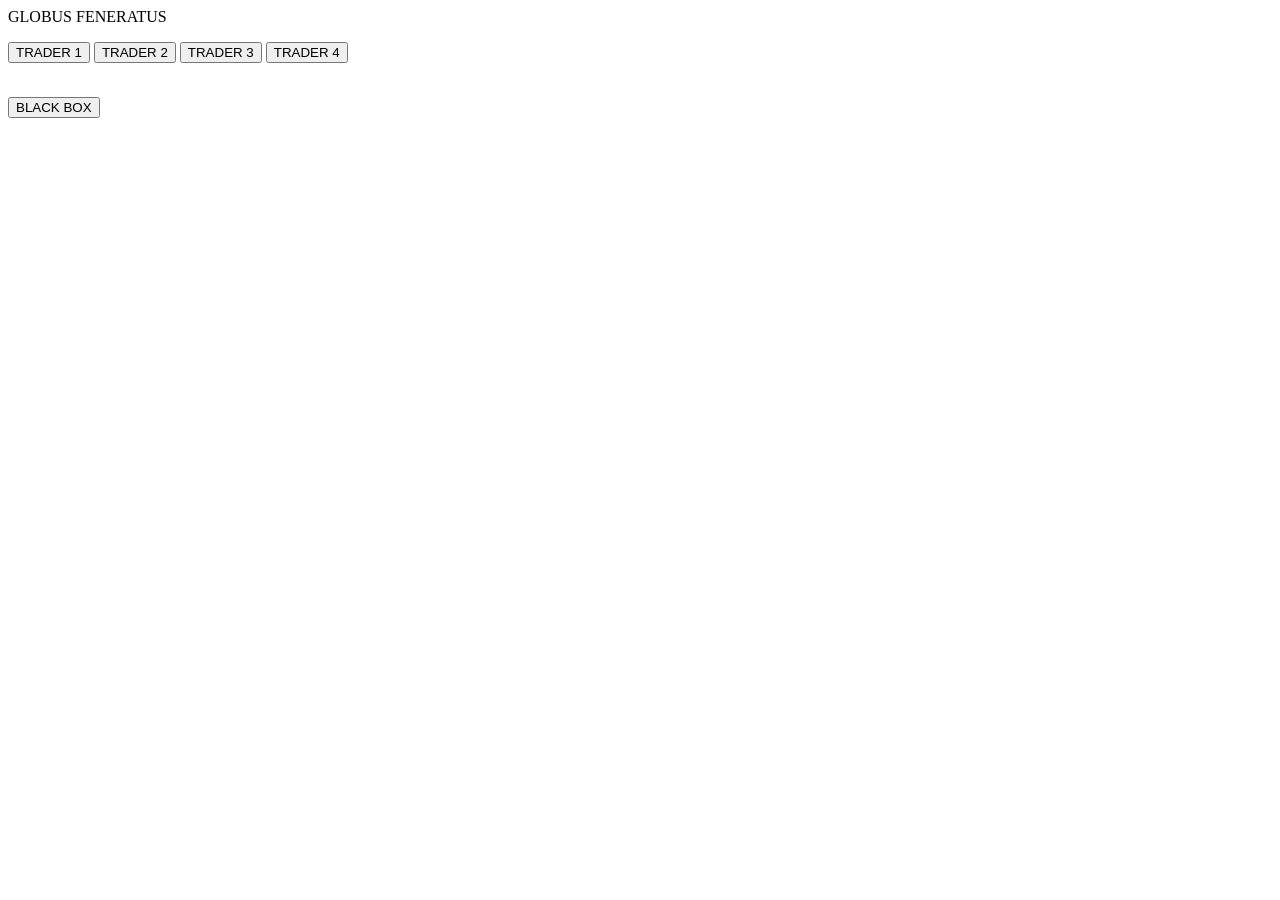
==== index.html @ dd6fde7e "Testing stock trading app" ====
<html>
<head>
<title>Globus Feneratus</title>
<link rel="icon" type="image/ico" href="img/FinClubIMI.png" />
<link href="https://fonts.googleapis.com/css?family=Montserrat:400,900|Open+Sans" rel="stylesheet">
<link rel="stylesheet" href="css/styles.css">
 </script>
</head>
<body>
<p class="big-title">GLOBUS FENERATUS</p>
<div id="container">
  <p>
      <a href="views/traderportal1.html"><button>TRADER 1</button></a>
      <a href="views/traderportal2.html"><button>TRADER 2</button></a>
      <a href="views/traderportal3.html"><button>TRADER 3</button></a>
      <a href="views/traderportal4.html"><button>TRADER 4</button></a>
  </p>&nbsp;
  <div><a href="views/blackbox.html"><button>BLACK BOX</button></a></div>
</div>
</body>
</html>
<!-- <button onclick="setTimeout('', 1000)">BLACK BOX</button> -->
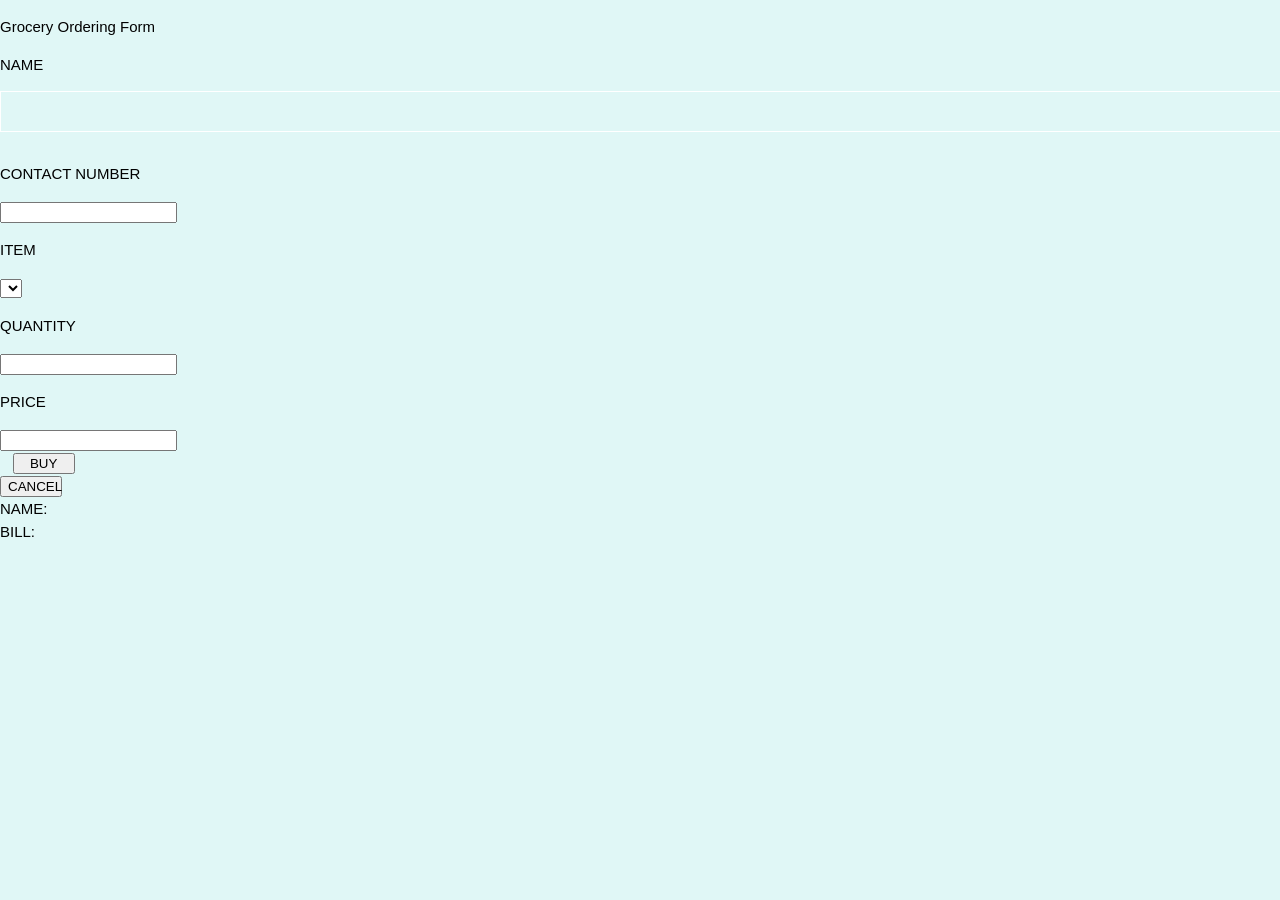
==== commit cf378c78: "Adding Grocery page" ====
--- a/index.html
+++ b/index.html
@@ -1,22 +1,174 @@
+<!DOCTYPE html>
 <html>
-<head>
-<title>Globus Feneratus</title>
-<link rel="icon" type="image/ico" href="img/FinClubIMI.png" />
-<link href="https://fonts.googleapis.com/css?family=Montserrat:400,900|Open+Sans" rel="stylesheet">
-<link rel="stylesheet" href="css/styles.css">
- </script>
-</head>
-<body>
-<p class="big-title">GLOBUS FENERATUS</p>
-<div id="container">
-  <p>
-      <a href="views/traderportal1.html"><button>TRADER 1</button></a>
-      <a href="views/traderportal2.html"><button>TRADER 2</button></a>
-      <a href="views/traderportal3.html"><button>TRADER 3</button></a>
-      <a href="views/traderportal4.html"><button>TRADER 4</button></a>
-  </p>&nbsp;
-  <div><a href="views/blackbox.html"><button>BLACK BOX</button></a></div>
-</div>
-</body>
-</html>
-<!-- <button onclick="setTimeout('', 1000)">BLACK BOX</button> -->
+  <head>
+    <title>Form2Sheet</title>
+	
+	<link href="https://fonts.googleapis.com/css?family=Montserrat:400,900|Open+Sans" rel="stylesheet">
+	<link rel="stylesheet" type="text/css" href="css/main.css">
+     <!--
+    <style>	
+      html, body {
+      min-height: 100%;
+      }
+      body, div, input, select, p { 
+      padding: 0;
+      outline: none;
+      font-family: Roboto, Arial, sans-serif;
+      
+      color: #222;
+      line-height: 22px;
+      }
+      h1 {
+      position: absolute;
+      margin: 0;
+      font-size: 36px;
+      color: #fff;
+      z-index: 2;
+      }
+      span.required {
+      color: red;
+      }
+      .testbox {
+      display: flex;
+      justify-content: center;
+      align-items: center;
+      height: inherit;
+      padding: 20px;
+      }
+      form {
+      width: 100%;
+      padding: 20px;
+      border-radius: 6px;
+      background: #fff;
+      box-shadow: 0 0 30px 0 #095484; 
+      }
+      .banner {
+      position: relative;
+      height: 180px;
+      background-image: url("/uploads/media/default/0001/01/9e07ce3a601795a5ac09a66a0c1fc8978e0ee51a.jpeg");  
+      background-size: cover;
+      display: flex;
+      justify-content: center;
+      align-items: center;
+      text-align: center;
+      }
+      .banner::after {
+      content: "";
+      background-color: rgba(0, 0, 0, 0.4); 
+      position: absolute;
+      width: 100%;
+      height: 100%;
+      }
+      p.top-info {
+      margin: 10px 0;
+      }
+      input, select {
+      margin-bottom: 10px;
+      border: 1px solid #ccc;
+      border-radius: 4px;
+      }
+      input {
+      width: calc(100% - 30px);
+      padding: 5px;
+      }
+      select {
+      width: 100%;
+      padding: 7px 0;
+      background: transparent;
+      }
+      .item:hover p, .question:hover p, .question label:hover, input:hover::placeholder {
+      color: #095484;
+      }
+      .item input:hover, .item select:hover {
+      border: 1px solid transparent;
+      box-shadow: 0 0 5px 0 #095484;
+      color: #095484;
+      }
+      .item {
+      position: relative;
+      margin: 10px 0;
+      }
+      .question input {
+      width: auto;
+      margin: 0;
+      border-radius: 50%;
+      }
+      .question input, .question span {
+      vertical-align: middle;
+      }
+      button {
+      width: 150px;
+      padding: 10px;
+      border: none;
+      border-radius: 5px; 
+      background: #095484;
+      font-size: 16px;
+      color: #fff;
+      cursor: pointer;
+      }
+      button:hover {
+      background: #0666a3;
+      }
+      @media (min-width: 568px) {
+      .name-item, .city-item {
+      display: flex;
+      flex-wrap: wrap;
+      justify-content: space-between;
+      }
+      .name-item input, .city-item input {
+      width: calc(50% - 20px);
+      }
+      .city-item select {
+      width: calc(50% - 8px);
+      }
+      }
+    </style>
+		-->
+		<script src="https://ajax.googleapis.com/ajax/libs/jquery/3.3.1/jquery.min.js"></script>
+		<script type="text/javascript" src="js/formtransfer.js"></script>
+	<!--======================Google Sheets API call===========================-->
+	<script async defer src="https://apis.google.com/js/api.js"
+      onload="this.onload=function(){};handleClientLoad()"
+      onreadystatechange="if (this.readyState === 'complete') this.onload()">
+	</script>
+	<!--=======================================================================-->
+  </head>
+  <body onload="handleSignInClick()">
+    <p class="big-title">Grocery Ordering Form</p>
+	<div id="container">
+		<p class="less-margin">NAME</p>
+		<div><input type="text" id="user_name"></div>
+		<p class="less-margin">CONTACT NUMBER</p>
+		<div><input type="number" pattern='[0-9]{10}' id="cno"></div>
+		<p class="less-margin">ITEM</p>
+		
+		<div>
+			<select id="grocery" onclick="updateMarketPrice();">
+			</select>
+		</div>
+		
+		<p class="less-margin">QUANTITY</p>
+		<div><input type="number" pattern='[0-9]{10}' id="quantity"></div>
+		<p class="less-margin">PRICE</p>
+		<div><input type="number" pattern='[0-9]{10}' id="price"></div>
+		
+		<div style="display: table;">
+			<div style="display: table-row">
+			&nbsp;&nbsp;
+			<button style="display: table-cell;width: 45%;" id="buy" onClick="order_action(this.id)">BUY</button>
+			&nbsp; 
+			<button style="display: table-cell;width: 45%;" id="cancel" onClick="order_action(this.id)">CANCEL</button>
+			</div>
+		</div>
+	</div>
+	<div id="order-popup">
+		<div>NAME:<span id='pop_name'></span></div>
+		<div>BILL:<span id='pop_bill'></span></div>
+		<p id="order_book"></p>
+	</div>
+	<div id="notif">
+		<!-- Order status shown here-->
+	</div>
+	
+  </body>
+</html>
--- a/css/main.css
+++ b/css/main.css
@@ -0,0 +1,799 @@
+/*
+Theme Name: Developer
+Theme URI: http://themewagon.com/demo/Developer/
+Author: ThemeWagon
+Author URI: http://themewagon.com/
+Description: Slick One page HTML 5 template powered by Bootstrap 3.
+Version: 1.14.11
+License: GNU General Public License v3
+License URI: http://www.gnu.org/licenses/gpl-3.0.txt
+Tags: blue, white, one page, parallax, responsive-layout, full-width-template
+Text Domain: developer
+*/
+
+/**
+* Table of Contents:
+*
+* 01.0 - Global
+* 02.0 - Header
+* 03.0 - Navigation
+* 04.0 - Blur styles
+* 05.0 - Home
+* 06.0 - Latest Works
+* 	 06.1 - isotope (http://isotope.metafizzy.co/)
+*	 06.2 - Image Hover Effect
+* 07.0 - More About Me
+* 	 07.1 - Animated Number
+* 08.0 - Testimonials
+* 	 08.1 - Owl Carousel (http://owlgraphic.com/owlcarousel/)
+* 09.0 - Contact
+*	 09.1 - Social Icon
+* 10.0 - Footer
+* 11.0 - Responsive styles
+* -----------------------------------------------------------------------------
+*/
+
+
+/* ///////////////////////////////////////////////////////////////////// 
+//  01 - Global 
+/////////////////////////////////////////////////////////////////////*/
+@font-face {
+	font-family: 'Pacifico';
+	font-style: normal;
+	font-weight: 400;
+	src: local('Pacifico Regular'), local('Pacifico-Regular'), url("../fonts/pacifico.woff") format('woff');
+}
+
+html, body {
+	margin: 0; 
+	padding: 0;
+}
+
+::selection {
+	background-color: #35405f;
+	color: #fff;
+}
+
+*, *:active, *:focus, *:hover {
+	outline: none;
+}
+
+h1, h2, h3, h4, h5,h6 {
+	margin-top: 0;
+}
+
+
+body {
+	font: 15px/23px "Lucida Sans","Liberation Sans","Lucida Sans Unicode","Lucida Grande",Verdana,Arial,Helvetica,sans-serif;
+	background-color: rgb(224, 247, 246);
+
+}
+
+.btn {
+	transition: 0.4s background linear;
+}
+
+.btn:focus
+{
+	color: #fff;
+}
+
+.block-heading {
+	margin-bottom: 60px;
+}
+
+.block-heading p {
+    font-size: 18px;
+}
+
+/*////////////////////////////////////////////////////////////////////////
+//  02 - Header
+///////////////////////////////////////////////////////////////////////*/
+
+#header {
+	background: url(../img/bg/header-bg.jpg) no-repeat center top fixed;
+	background-size: cover;
+}
+
+#site-header {
+	position: fixed;
+	width: 100%;
+	/* background-color: #35405f; */
+	background-color: rgba(18, 69, 86, 0.94);
+	/* background-color: rgba(32, 178, 170, 0.86); */
+	padding: 0 30px;
+	z-index: 100;
+}
+
+#site-header h1 {
+	margin: 0;
+	font-family: 'Oswald', sans-serif;
+	margin-top: 11px;
+	font-size: 26px;
+	font-weight: 300;
+	letter-spacing: 2px;
+}
+
+#site-header h1 a:focus {
+    text-decoration: none;
+}
+
+#site-header h1 a {
+	color: #fff;
+}
+
+#site-header h1 a:hover {
+	text-decoration: none;
+}
+
+/*////////////////////////////////////////////////////////////////////////
+//  03 - Navigation
+///////////////////////////////////////////////////////////////////////*/
+
+.navbar {
+	border-radius: 0;
+	margin: 0;
+	border: none;
+}
+
+.navbar-toggle {
+	padding: 0;
+	border: 0;
+	color: #fff;
+	margin-top: 13px;
+}
+
+.site-nav ul li a {
+	color: #fff;
+	font-size: 15px;
+	font-family: 'Open Sans', sans-serif;
+	position: relative;
+	transition: 0.5s background linear;
+}
+
+/* .site-nav ul li a:hover {
+	background: rgba(255, 255, 255, 0.11);
+} */
+
+.site-nav ul li a:hover, .site-nav ul li a:focus
+{
+	background-color: rgba(0, 255, 255, 0.58);
+}
+
+/*////////////////////////////////////////////////////////////////////////
+//  04 - Blur styles
+///////////////////////////////////////////////////////////////////////*/
+
+#overlay-1 {
+	/* background-color: rgba(32, 30, 30, 0.52); */
+	background-color: rgba(33, 32, 42, 0.44);
+	/* background-color: rgba(17, 55, 46, 0.75); */
+	position: relative;
+}
+
+.overlay-2 {
+	padding: 60px 0;
+	background-color: rgba(50, 81, 121, 0.6);
+}
+
+.overlay-3 {
+	padding: 60px 0;
+	/* background-color: rgba(9, 20, 39, 0.83); */
+	/* background-color: rgba(24, 77, 77, 0.93); */
+	background-color: rgba(33, 103, 88, 0.9);
+}
+
+.overlay {
+    background: none repeat scroll 0 0 rgba(115, 224, 179, 0.72);
+    width: 100%;
+    height: 100%;
+}
+
+
+/*////////////////////////////////////////////////////////////////////////
+//  05 - Home
+///////////////////////////////////////////////////////////////////////*/
+
+.middle {
+	padding-top: 200px;
+}
+
+.pro-name {
+    font-size: 100px;
+    margin: 0;
+    margin-bottom: 15px;  
+    /* font-family: 'Lato', sans-serif; */
+    /* font-family: 'Source Sans Pro', sans-serif; */
+    /* font-family: 'Niconne', cursive; */
+    font-weight: 400;
+    font-family: 'Rouge Script', cursive;
+    line-height: 90px;
+    color: #fff;
+    letter-spacing: 1px;
+    word-spacing: 6px;
+    text-shadow: -2px -2px #000;
+}
+
+.tagline {
+	font-size: 27px;
+	margin-bottom: 60px;
+	color: #fff;
+	font-family: 'Roboto', sans-serif;
+	font-weight: 300;
+	line-height: 56px;
+	word-spacing: 2px;
+	text-shadow: 2px 2px #1C2725;
+	letter-spacing: 2px;
+	text-transform: capitalize;
+}
+
+.bottom {
+	position: absolute;
+	width: 100%;
+	bottom: 4%;
+}
+
+.bottom a {
+	color: #fff;
+	display: inline-block;
+	position: relative;
+	top: 0px;
+}
+
+.btn-hire {
+	text-transform: uppercase;
+	color: #111;
+	border: 1px solid rgb(136, 138, 145);
+	font-family: 'Oxygen', sans-serif;
+	font-weight: 300;
+	word-spacing: 5px;
+	letter-spacing: 1px;
+	box-shadow: 0 3px 1px 0 rgba(20, 20, 26, 0.55);
+	border-radius: 0;
+	font-size: 18px;
+	background-color: rgba(247, 255, 248, 1);
+	padding: 16px 48px;
+}
+
+.btn-hire:hover {
+	color: #fff;
+	border: 1px solid #878A91;
+	background-color: rgba(32, 36, 47, 0.94);
+}
+
+/*////////////////////////////////////////////////////////////////////////
+//  06 - Latest works
+///////////////////////////////////////////////////////////////////////*/
+
+#portfolio {
+	padding: 60px 0;
+}
+
+#portfolio .block-heading h1 {
+    color: rgb(0, 129, 129);
+	
+	font-weight: 400;
+	
+    font-size: 55px;
+    font-family: 'Crete Round', serif;
+}
+
+.portfolio-item img {
+	width: 100%;
+}
+
+.portfolio-items {
+	margin-bottom: 60px;
+}
+
+.portfolio-item {
+	position: relative;
+}
+
+/*////////////////////////////////////////////////////////////////////////
+//  06 - Latest works > isotope
+///////////////////////////////////////////////////////////////////////*/
+
+.isotope:after {
+  content: '';
+  display: block;
+  clear: both;
+}
+
+.element-item {
+  position: relative;
+  float: left;
+  width: 25%;
+  color: #262524;
+}
+
+.element-item > * {
+  margin: 0;
+  padding: 0;
+}
+
+.btn-view {
+	/* border: 1px solid #35405f;
+	color: #35405f;
+	border-radius: 0; */
+	text-transform: uppercase;
+	color: lightseagreen;
+	border: 1px solid rgba(32, 178, 170, 0.86);
+	font-family: 'Oxygen', sans-serif;
+	font-weight: 300;
+	word-spacing: 5px;
+	letter-spacing: 1px;
+	border-radius: 0;
+	font-size: 18px;
+	padding: 16px 48px;
+}
+
+.btn-view:hover {
+	color: #fff;
+	border: 1px solid lightseagreen;
+	background-color: rgba(32, 178, 170, 0.86);
+}
+
+
+/* ==============================  Image hover effect ============================== */
+
+
+.effect-zoe:hover figcaption, 
+.effect-zoe:hover h2, 
+.effect-zoe:hover p.icon-links a{
+	-webkit-transform: translate3d(0,0,0);
+	transform: translate3d(0,0,0);
+}
+.effect-zoe h2 {
+	display: inline-block;
+}
+.effect-zoe figcaption{
+	top: auto;
+	bottom: 0;
+	padding: 1em;
+	height: 3.75em;
+	background: rgba(0,0,0,0.75);
+	color: #3c4a50;
+	-webkit-transition: -webkit-transform 0.35s;
+	transition: transform 0.35s;
+	-webkit-transform: translate3d(0,100%,0);
+	transform: translate3d(0,100%,0);
+}
+.grid  figcaption, .grid  figcaption > a{
+	position: absolute;
+	top: 0;
+	left: 0;
+	width: 100%;
+	height: 100%;
+}
+.grid  figcaption{
+	padding: 2em;
+	color: #fff;
+	text-transform: uppercase;
+	font-size: 1.25em;
+	-webkit-backface-visibility: hidden;
+	backface-visibility: hidden;
+}
+.grid .effect-zoe{
+	position: relative;
+	float: left;
+	overflow: hidden;
+	background: #3085a3;
+	text-align: center;
+	cursor: pointer;
+}
+.effect-zoe p.icon-links a i
+{
+	display: inline-block;
+	padding: 30px 10px;
+	color: cyan;
+	font-size: 22px;
+}
+
+/* ///////////////////////////////////////////////////////////////////// 
+//  07 - More About Me 
+/////////////////////////////////////////////////////////////////////*/
+
+/* #facts {
+	background: url(../img/bg/bg-2.jpg) no-repeat center center fixed;
+	background-size: cover;
+	color: #fff;
+}
+
+.pro-stat {
+	font-size: 20px;
+	text-transform: uppercase;
+	text-align: center;
+	font-style: italic;
+}
+
+.proj-name {
+	font-family: Pacifico;
+	font-size: 150px;
+	text-align: center;
+	line-height: 90%;
+	margin-bottom: 80px;
+} */
+#facts .block-heading h1 {
+    color: #e03c3c;
+	
+    font-family: 'Crete Round', serif;
+	font-weight: 400;
+	
+    font-size: 55px;
+	word-spacing: 5px;
+}
+
+
+/* ============================  animated  numbers   ==================================*/
+
+.parallax{
+    width: 100%;
+    color: #fff;
+    text-align: center;
+}
+
+#numbers
+{
+	background: url(../img/bg/number1.gif) repeat center center fixed;
+}
+#numbers .overlay{
+    padding: 60px 0px 80px 0px;
+}
+ul.numbersList {
+    margin: 0px auto;
+    padding: 0px;
+    overflow: hidden;
+    list-style: none;
+    text-align: center;
+}
+ul.numbersList li{
+    border-right: 1px solid rgba(255, 255, 255, 0.5);
+}
+ul.numbersList li:last-child{
+    border: none;
+}
+ul.numbersList h3{
+    color: rgb(234, 234, 234);
+    margin-bottom: 58px;
+}
+ul.numbersList span{
+    font-size: 50px;
+    font-weight: 70;
+}
+
+.numbers-title {
+    padding: 10px 0;
+    position: relative;
+}
+
+ul.numbersList li.span.units {
+	font-size: 12px;
+	font-weight: 70;
+}
+
+
+/* ///////////////////////////////////////////////////////////////////// 
+//  08 - Testimonials
+/////////////////////////////////////////////////////////////////////*/
+
+#testimonials {
+    padding: 60px 0;
+}
+
+#testimonials .block-heading{
+	margin-bottom: 0px;
+}
+
+.testimonial p {
+    line-height: 34px;
+    margin-top: 20px;
+}
+
+#testimonials .block-heading h1
+{
+	color: rgb(0, 129, 129);
+	font-family: 'Crete Round', serif;
+	font-weight: 400;
+	font-size: 55px;
+}
+
+#testimonials .testimonial {
+	padding: 25px;
+	cursor: -webkit-grab;
+}
+
+#testimonials .testimonial > img {
+	border-radius: 100%;
+	margin-bottom: 15px;
+}
+
+/* ///////////////////////////////////////////////////////////////////// 
+//  08 - Testimonials > Owl Carousel
+/////////////////////////////////////////////////////////////////////*/
+
+.owl-carousel {
+	z-index: 0;
+}
+
+.owl-carousel .owl-item img {
+	display: inline-block;
+	width: inherit;
+}
+
+.carousel-control.left,
+.carousel-control.right {
+    background: none;
+}
+
+/* ///////////////////////////////////////////////////////////////////// 
+//  09 - Contact
+/////////////////////////////////////////////////////////////////////*/
+
+#contact {
+	background: url(../img/bg/contact-bg.jpg) no-repeat center center fixed;
+	background-size: cover;
+	color: #fff;
+}
+
+#contact .block-heading h1
+{
+	color: #fff;
+	font-family: 'Crete Round', serif;
+	font-weight: 400;
+	font-size: 55px;
+}
+
+.contact-info {
+    padding: 16px 62px;
+    text-align: left;
+    font-size: 18px;
+    line-height: 36px;
+    margin-top: 25px;
+}
+.
+.contact-info i {
+    width: 40px;
+	height: 40px;
+	color: white;
+	padding-top: 7px;
+	font-size: 25px;
+	border: 1px solid #fff;
+	text-align: center;
+	-webkit-transform: rotate(-45deg);
+	transform: rotate(-45deg);
+	-ms-transform: rotate(-45deg);
+	-moz-transform: rotate(-45deg);
+}
+
+.contact-info p {
+    padding: 27px 10px;
+}
+
+.contact-info span {
+    padding-left: 20px;
+}
+
+input[type="text"],
+input[type="email"],
+textarea {
+	display: block;
+	margin: 0 auto;
+	width: 100%;
+	background: transparent;
+	border: 1px solid #fff;
+	padding: 12px 15px;
+	margin-bottom: 30px;
+}
+
+input[type="submit"] {
+	background: transparent;
+	border: 1px solid #fff;
+	width: 100%;
+	padding: 10px;
+	transition: 0.5s background linear;
+	font-weight: bold;
+}
+
+input[type="submit"]:hover {
+	background: #fff;
+	border-color: #fff;
+	transition: 0.5s background linear;
+	color: #333;
+}
+
+::-webkit-input-placeholder {
+   color: #fff;
+}
+
+::-moz-placeholder {  /* Firefox 19+ */
+   color: #fff;  
+}
+
+:-ms-input-placeholder {  
+   color: #fff;  
+}
+
+
+/* ///////////////////////////////////////////////////////////////////// 
+//  09 - contact > Social
+/////////////////////////////////////////////////////////////////////*/
+
+.social-box {
+    list-style-type: none;
+    padding-left: 71px;
+    margin-top: 30px;
+}
+
+.social-box li {
+    display: inline-block;
+    margin-right: 10px;
+}
+
+.social-box li a {
+	transition: 0.5s background linear;
+	color: #fff;
+}
+
+.facebook-icon {
+    padding: 10px 17px;
+    border: 1px solid #44619D;
+    background-color: #44619D;
+}
+
+.facebook-icon:hover {
+    background-color: transparent;
+    color: #fff;
+}
+
+.twitter-icon {
+	padding: 10px 15px;
+	border: 1px solid #33CCFF;
+	background-color: #33CCFF;
+}
+
+.twitter-icon:hover {
+	background-color: transparent;
+	color: #fff;
+}
+
+.quora-icon {
+	display: inline-block;
+	-moz-box-sizing: border-box;
+	-webkit-box-sizing: border-box;
+	box-sizing: border-box;
+	cursor: pointer;
+	padding: 10px 15px;
+	border: 1px solid #018dc4;
+	-webkit-border-radius: 1px;
+	border-radius: 1px;
+	font: normal normal bold 18px/normal "Palatino Linotype", "Book Antiqua", Palatino, serif;
+	color: rgba(255,255,255,0.9);
+	background: rgba(204,26,26,0.98);
+	-webkit-transition: background-color 200ms cubic-bezier(0.42, 0, 0.58, 1);
+	-o-transition: background-color 200ms cubic-bezier(0.42, 0, 0.58, 1);
+	transition: background-color 200ms cubic-bezier(0.42, 0, 0.58, 1);
+}
+
+.quora-icon:hover {
+	background: transparent;
+	-webkit-box-shadow: none;
+	box-shadow: none;
+
+}
+
+.linkedin-icon {
+	padding: 10px 15px;
+	border: 1px solid #1B86BD;
+	background-color: #1B86BD;
+}
+
+.linkedin-icon:hover {
+	background-color: transparent;
+	color: #fff;
+}
+
+/* ///////////////////////////////////////////////////////////////////// 
+//  10 - Footer
+/////////////////////////////////////////////////////////////////////*/
+
+#site-footer {
+    /* background-color: #35405f; */
+    background-color: rgba(32, 178, 170, 0.86);
+    color: #fff;
+    padding: 14px;
+    font-size: 14px;
+}
+
+.copyright {
+	text-align: left;
+}
+
+.designed-by {
+	text-align: right;
+}
+
+.designed-by a {
+	color: #fff;
+}
+.sqaure-nebir {
+    height: 45px;
+    width: 45px;
+    border: 3px double #fff;
+    transform: rotate(-45deg);
+     text-align: center;
+    position: absolute;
+}
+
+.rotated-icon {
+    position: relative;
+    display: inline-block;
+    float: left;
+    width: 50px;
+}
+
+.rotated-icon i {
+    position: absolute;
+    top: 1.3rem;
+    left: 1.5rem;
+    font-size: 22px;
+}
+
+i.fa.fa-envelope-o {
+    left: 12px;
+}
+
+.contact-info p{
+	margin-left: 70px;
+	display: inline-block;
+	float: left;
+	width: auto;
+	line-height: 43px;
+	margin-top: -22px;
+}
+/* ///////////////////////////////////////////////////////////////////// 
+//  11 - Responsive styles
+/////////////////////////////////////////////////////////////////////*/
+
+@media (max-width: 991px) {
+	.element-item {
+		width: 33.33%;
+	}
+}
+
+@media (max-width: 767px) {
+	.element-item {
+		width: 50%;
+	}
+
+	#site-header .pull-right {
+		float: none !important;
+	}
+
+	.copyright, .designed-by {
+		text-align: center;
+	}
+}
+
+@media (max-width: 500px) {
+	.contact-info {
+		padding: 30px 10px;
+	}
+}
+
+@media only screen and (max-width : 640px) {
+    .parallax{
+    background: url(../video/video.jpg) no-repeat center center fixed #444;
+    background-attachment: fixed !important;
+    -webkit-background-size: 100%;
+    -moz-background-size: 100%;
+    -o-background-size: 100%;
+    background-size: 100%;
+    -webkit-background-size: cover;
+    -moz-background-size: cover;
+    -o-background-size: cover;
+    background-size: cover;
+    }
+}
+
+
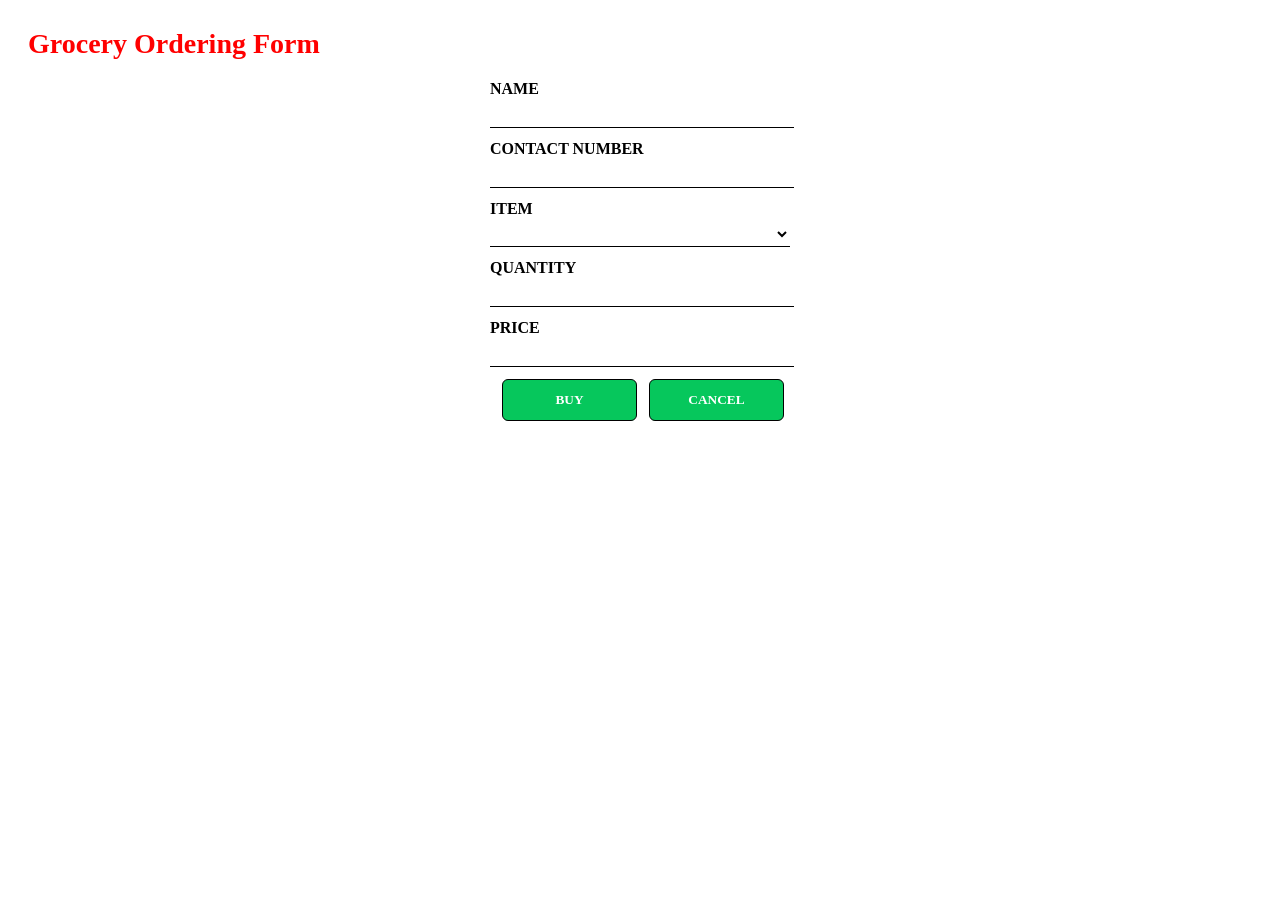
==== commit ec24aabf: "Add files via upload" ====
--- a/index.html
+++ b/index.html
@@ -143,7 +143,7 @@
 		<p class="less-margin">ITEM</p>
 		
 		<div>
-			<select id="grocery" onclick="updateMarketPrice();">
+			<select id="grocery" onclick="updateGroceryPrice();">
 			</select>
 		</div>
 		
--- a/css/main.css
+++ b/css/main.css
@@ -1,799 +1,114 @@
-/*
-Theme Name: Developer
-Theme URI: http://themewagon.com/demo/Developer/
-Author: ThemeWagon
-Author URI: http://themewagon.com/
-Description: Slick One page HTML 5 template powered by Bootstrap 3.
-Version: 1.14.11
-License: GNU General Public License v3
-License URI: http://www.gnu.org/licenses/gpl-3.0.txt
-Tags: blue, white, one page, parallax, responsive-layout, full-width-template
-Text Domain: developer
-*/
-
-/**
-* Table of Contents:
-*
-* 01.0 - Global
-* 02.0 - Header
-* 03.0 - Navigation
-* 04.0 - Blur styles
-* 05.0 - Home
-* 06.0 - Latest Works
-* 	 06.1 - isotope (http://isotope.metafizzy.co/)
-*	 06.2 - Image Hover Effect
-* 07.0 - More About Me
-* 	 07.1 - Animated Number
-* 08.0 - Testimonials
-* 	 08.1 - Owl Carousel (http://owlgraphic.com/owlcarousel/)
-* 09.0 - Contact
-*	 09.1 - Social Icon
-* 10.0 - Footer
-* 11.0 - Responsive styles
-* -----------------------------------------------------------------------------
-*/
-
-
-/* ///////////////////////////////////////////////////////////////////// 
-//  01 - Global 
-/////////////////////////////////////////////////////////////////////*/
-@font-face {
-	font-family: 'Pacifico';
-	font-style: normal;
-	font-weight: 400;
-	src: local('Pacifico Regular'), local('Pacifico-Regular'), url("../fonts/pacifico.woff") format('woff');
-}
-
-html, body {
-	margin: 0; 
-	padding: 0;
-}
-
-::selection {
-	background-color: #35405f;
-	color: #fff;
-}
-
-*, *:active, *:focus, *:hover {
-	outline: none;
-}
-
-h1, h2, h3, h4, h5,h6 {
-	margin-top: 0;
-}
-
-
-body {
-	font: 15px/23px "Lucida Sans","Liberation Sans","Lucida Sans Unicode","Lucida Grande",Verdana,Arial,Helvetica,sans-serif;
-	background-color: rgb(224, 247, 246);
-
-}
-
-.btn {
-	transition: 0.4s background linear;
-}
-
-.btn:focus
-{
-	color: #fff;
-}
-
-.block-heading {
-	margin-bottom: 60px;
-}
-
-.block-heading p {
-    font-size: 18px;
-}
-
-/*////////////////////////////////////////////////////////////////////////
-//  02 - Header
-///////////////////////////////////////////////////////////////////////*/
-
-#header {
-	background: url(../img/bg/header-bg.jpg) no-repeat center top fixed;
-	background-size: cover;
-}
-
-#site-header {
-	position: fixed;
-	width: 100%;
-	/* background-color: #35405f; */
-	background-color: rgba(18, 69, 86, 0.94);
-	/* background-color: rgba(32, 178, 170, 0.86); */
-	padding: 0 30px;
-	z-index: 100;
-}
-
-#site-header h1 {
-	margin: 0;
-	font-family: 'Oswald', sans-serif;
-	margin-top: 11px;
-	font-size: 26px;
-	font-weight: 300;
-	letter-spacing: 2px;
-}
-
-#site-header h1 a:focus {
-    text-decoration: none;
-}
-
-#site-header h1 a {
-	color: #fff;
-}
-
-#site-header h1 a:hover {
-	text-decoration: none;
-}
-
-/*////////////////////////////////////////////////////////////////////////
-//  03 - Navigation
-///////////////////////////////////////////////////////////////////////*/
-
-.navbar {
-	border-radius: 0;
-	margin: 0;
-	border: none;
-}
-
-.navbar-toggle {
-	padding: 0;
-	border: 0;
-	color: #fff;
-	margin-top: 13px;
-}
-
-.site-nav ul li a {
-	color: #fff;
-	font-size: 15px;
-	font-family: 'Open Sans', sans-serif;
-	position: relative;
-	transition: 0.5s background linear;
-}
-
-/* .site-nav ul li a:hover {
-	background: rgba(255, 255, 255, 0.11);
-} */
-
-.site-nav ul li a:hover, .site-nav ul li a:focus
-{
-	background-color: rgba(0, 255, 255, 0.58);
-}
-
-/*////////////////////////////////////////////////////////////////////////
-//  04 - Blur styles
-///////////////////////////////////////////////////////////////////////*/
-
-#overlay-1 {
-	/* background-color: rgba(32, 30, 30, 0.52); */
-	background-color: rgba(33, 32, 42, 0.44);
-	/* background-color: rgba(17, 55, 46, 0.75); */
-	position: relative;
-}
-
-.overlay-2 {
-	padding: 60px 0;
-	background-color: rgba(50, 81, 121, 0.6);
-}
-
-.overlay-3 {
-	padding: 60px 0;
-	/* background-color: rgba(9, 20, 39, 0.83); */
-	/* background-color: rgba(24, 77, 77, 0.93); */
-	background-color: rgba(33, 103, 88, 0.9);
-}
-
-.overlay {
-    background: none repeat scroll 0 0 rgba(115, 224, 179, 0.72);
-    width: 100%;
-    height: 100%;
-}
-
-
-/*////////////////////////////////////////////////////////////////////////
-//  05 - Home
-///////////////////////////////////////////////////////////////////////*/
-
-.middle {
-	padding-top: 200px;
-}
-
-.pro-name {
-    font-size: 100px;
-    margin: 0;
-    margin-bottom: 15px;  
-    /* font-family: 'Lato', sans-serif; */
-    /* font-family: 'Source Sans Pro', sans-serif; */
-    /* font-family: 'Niconne', cursive; */
-    font-weight: 400;
-    font-family: 'Rouge Script', cursive;
-    line-height: 90px;
-    color: #fff;
-    letter-spacing: 1px;
-    word-spacing: 6px;
-    text-shadow: -2px -2px #000;
-}
-
-.tagline {
-	font-size: 27px;
-	margin-bottom: 60px;
-	color: #fff;
-	font-family: 'Roboto', sans-serif;
-	font-weight: 300;
-	line-height: 56px;
-	word-spacing: 2px;
-	text-shadow: 2px 2px #1C2725;
-	letter-spacing: 2px;
-	text-transform: capitalize;
-}
-
-.bottom {
-	position: absolute;
-	width: 100%;
-	bottom: 4%;
-}
-
-.bottom a {
-	color: #fff;
-	display: inline-block;
-	position: relative;
-	top: 0px;
-}
-
-.btn-hire {
-	text-transform: uppercase;
-	color: #111;
-	border: 1px solid rgb(136, 138, 145);
-	font-family: 'Oxygen', sans-serif;
-	font-weight: 300;
-	word-spacing: 5px;
-	letter-spacing: 1px;
-	box-shadow: 0 3px 1px 0 rgba(20, 20, 26, 0.55);
-	border-radius: 0;
-	font-size: 18px;
-	background-color: rgba(247, 255, 248, 1);
-	padding: 16px 48px;
-}
-
-.btn-hire:hover {
-	color: #fff;
-	border: 1px solid #878A91;
-	background-color: rgba(32, 36, 47, 0.94);
-}
-
-/*////////////////////////////////////////////////////////////////////////
-//  06 - Latest works
-///////////////////////////////////////////////////////////////////////*/
-
-#portfolio {
-	padding: 60px 0;
-}
-
-#portfolio .block-heading h1 {
-    color: rgb(0, 129, 129);
-	
-	font-weight: 400;
-	
-    font-size: 55px;
-    font-family: 'Crete Round', serif;
-}
-
-.portfolio-item img {
-	width: 100%;
-}
-
-.portfolio-items {
-	margin-bottom: 60px;
-}
-
-.portfolio-item {
-	position: relative;
-}
-
-/*////////////////////////////////////////////////////////////////////////
-//  06 - Latest works > isotope
-///////////////////////////////////////////////////////////////////////*/
-
-.isotope:after {
-  content: '';
-  display: block;
-  clear: both;
-}
-
-.element-item {
-  position: relative;
-  float: left;
-  width: 25%;
-  color: #262524;
-}
-
-.element-item > * {
-  margin: 0;
-  padding: 0;
-}
-
-.btn-view {
-	/* border: 1px solid #35405f;
-	color: #35405f;
-	border-radius: 0; */
-	text-transform: uppercase;
-	color: lightseagreen;
-	border: 1px solid rgba(32, 178, 170, 0.86);
-	font-family: 'Oxygen', sans-serif;
-	font-weight: 300;
-	word-spacing: 5px;
-	letter-spacing: 1px;
-	border-radius: 0;
-	font-size: 18px;
-	padding: 16px 48px;
-}
-
-.btn-view:hover {
-	color: #fff;
-	border: 1px solid lightseagreen;
-	background-color: rgba(32, 178, 170, 0.86);
-}
-
-
-/* ==============================  Image hover effect ============================== */
-
-
-.effect-zoe:hover figcaption, 
-.effect-zoe:hover h2, 
-.effect-zoe:hover p.icon-links a{
-	-webkit-transform: translate3d(0,0,0);
-	transform: translate3d(0,0,0);
-}
-.effect-zoe h2 {
-	display: inline-block;
-}
-.effect-zoe figcaption{
-	top: auto;
-	bottom: 0;
-	padding: 1em;
-	height: 3.75em;
-	background: rgba(0,0,0,0.75);
-	color: #3c4a50;
-	-webkit-transition: -webkit-transform 0.35s;
-	transition: transform 0.35s;
-	-webkit-transform: translate3d(0,100%,0);
-	transform: translate3d(0,100%,0);
-}
-.grid  figcaption, .grid  figcaption > a{
-	position: absolute;
-	top: 0;
-	left: 0;
-	width: 100%;
-	height: 100%;
-}
-.grid  figcaption{
-	padding: 2em;
-	color: #fff;
-	text-transform: uppercase;
-	font-size: 1.25em;
-	-webkit-backface-visibility: hidden;
-	backface-visibility: hidden;
-}
-.grid .effect-zoe{
-	position: relative;
-	float: left;
-	overflow: hidden;
-	background: #3085a3;
-	text-align: center;
-	cursor: pointer;
-}
-.effect-zoe p.icon-links a i
-{
-	display: inline-block;
-	padding: 30px 10px;
-	color: cyan;
-	font-size: 22px;
-}
-
-/* ///////////////////////////////////////////////////////////////////// 
-//  07 - More About Me 
-/////////////////////////////////////////////////////////////////////*/
-
-/* #facts {
-	background: url(../img/bg/bg-2.jpg) no-repeat center center fixed;
-	background-size: cover;
-	color: #fff;
-}
-
-.pro-stat {
-	font-size: 20px;
-	text-transform: uppercase;
-	text-align: center;
-	font-style: italic;
-}
-
-.proj-name {
-	font-family: Pacifico;
-	font-size: 150px;
-	text-align: center;
-	line-height: 90%;
-	margin-bottom: 80px;
-} */
-#facts .block-heading h1 {
-    color: #e03c3c;
-	
-    font-family: 'Crete Round', serif;
-	font-weight: 400;
-	
-    font-size: 55px;
-	word-spacing: 5px;
-}
-
-
-/* ============================  animated  numbers   ==================================*/
-
-.parallax{
-    width: 100%;
-    color: #fff;
-    text-align: center;
-}
-
-#numbers
-{
-	background: url(../img/bg/number1.gif) repeat center center fixed;
-}
-#numbers .overlay{
-    padding: 60px 0px 80px 0px;
-}
-ul.numbersList {
-    margin: 0px auto;
-    padding: 0px;
-    overflow: hidden;
-    list-style: none;
-    text-align: center;
-}
-ul.numbersList li{
-    border-right: 1px solid rgba(255, 255, 255, 0.5);
-}
-ul.numbersList li:last-child{
-    border: none;
-}
-ul.numbersList h3{
-    color: rgb(234, 234, 234);
-    margin-bottom: 58px;
-}
-ul.numbersList span{
-    font-size: 50px;
-    font-weight: 70;
-}
-
-.numbers-title {
-    padding: 10px 0;
-    position: relative;
-}
-
-ul.numbersList li.span.units {
-	font-size: 12px;
-	font-weight: 70;
-}
-
-
-/* ///////////////////////////////////////////////////////////////////// 
-//  08 - Testimonials
-/////////////////////////////////////////////////////////////////////*/
-
-#testimonials {
-    padding: 60px 0;
-}
-
-#testimonials .block-heading{
-	margin-bottom: 0px;
-}
-
-.testimonial p {
-    line-height: 34px;
-    margin-top: 20px;
-}
-
-#testimonials .block-heading h1
-{
-	color: rgb(0, 129, 129);
-	font-family: 'Crete Round', serif;
-	font-weight: 400;
-	font-size: 55px;
-}
-
-#testimonials .testimonial {
-	padding: 25px;
-	cursor: -webkit-grab;
-}
-
-#testimonials .testimonial > img {
-	border-radius: 100%;
-	margin-bottom: 15px;
-}
-
-/* ///////////////////////////////////////////////////////////////////// 
-//  08 - Testimonials > Owl Carousel
-/////////////////////////////////////////////////////////////////////*/
-
-.owl-carousel {
-	z-index: 0;
-}
-
-.owl-carousel .owl-item img {
-	display: inline-block;
-	width: inherit;
-}
-
-.carousel-control.left,
-.carousel-control.right {
-    background: none;
-}
-
-/* ///////////////////////////////////////////////////////////////////// 
-//  09 - Contact
-/////////////////////////////////////////////////////////////////////*/
-
-#contact {
-	background: url(../img/bg/contact-bg.jpg) no-repeat center center fixed;
-	background-size: cover;
-	color: #fff;
-}
-
-#contact .block-heading h1
-{
-	color: #fff;
-	font-family: 'Crete Round', serif;
-	font-weight: 400;
-	font-size: 55px;
-}
-
-.contact-info {
-    padding: 16px 62px;
-    text-align: left;
-    font-size: 18px;
-    line-height: 36px;
-    margin-top: 25px;
-}
-.
-.contact-info i {
-    width: 40px;
-	height: 40px;
-	color: white;
-	padding-top: 7px;
-	font-size: 25px;
-	border: 1px solid #fff;
-	text-align: center;
-	-webkit-transform: rotate(-45deg);
-	transform: rotate(-45deg);
-	-ms-transform: rotate(-45deg);
-	-moz-transform: rotate(-45deg);
-}
-
-.contact-info p {
-    padding: 27px 10px;
-}
-
-.contact-info span {
-    padding-left: 20px;
-}
-
-input[type="text"],
-input[type="email"],
-textarea {
-	display: block;
-	margin: 0 auto;
-	width: 100%;
-	background: transparent;
-	border: 1px solid #fff;
-	padding: 12px 15px;
-	margin-bottom: 30px;
-}
-
-input[type="submit"] {
-	background: transparent;
-	border: 1px solid #fff;
-	width: 100%;
-	padding: 10px;
-	transition: 0.5s background linear;
-	font-weight: bold;
-}
-
-input[type="submit"]:hover {
-	background: #fff;
-	border-color: #fff;
-	transition: 0.5s background linear;
-	color: #333;
-}
-
-::-webkit-input-placeholder {
-   color: #fff;
-}
-
-::-moz-placeholder {  /* Firefox 19+ */
-   color: #fff;  
-}
-
-:-ms-input-placeholder {  
-   color: #fff;  
-}
-
-
-/* ///////////////////////////////////////////////////////////////////// 
-//  09 - contact > Social
-/////////////////////////////////////////////////////////////////////*/
-
-.social-box {
-    list-style-type: none;
-    padding-left: 71px;
-    margin-top: 30px;
-}
-
-.social-box li {
-    display: inline-block;
-    margin-right: 10px;
-}
-
-.social-box li a {
-	transition: 0.5s background linear;
-	color: #fff;
-}
-
-.facebook-icon {
-    padding: 10px 17px;
-    border: 1px solid #44619D;
-    background-color: #44619D;
-}
-
-.facebook-icon:hover {
-    background-color: transparent;
-    color: #fff;
-}
-
-.twitter-icon {
-	padding: 10px 15px;
-	border: 1px solid #33CCFF;
-	background-color: #33CCFF;
-}
-
-.twitter-icon:hover {
-	background-color: transparent;
-	color: #fff;
-}
-
-.quora-icon {
-	display: inline-block;
-	-moz-box-sizing: border-box;
-	-webkit-box-sizing: border-box;
-	box-sizing: border-box;
-	cursor: pointer;
-	padding: 10px 15px;
-	border: 1px solid #018dc4;
-	-webkit-border-radius: 1px;
-	border-radius: 1px;
-	font: normal normal bold 18px/normal "Palatino Linotype", "Book Antiqua", Palatino, serif;
-	color: rgba(255,255,255,0.9);
-	background: rgba(204,26,26,0.98);
-	-webkit-transition: background-color 200ms cubic-bezier(0.42, 0, 0.58, 1);
-	-o-transition: background-color 200ms cubic-bezier(0.42, 0, 0.58, 1);
-	transition: background-color 200ms cubic-bezier(0.42, 0, 0.58, 1);
-}
-
-.quora-icon:hover {
-	background: transparent;
-	-webkit-box-shadow: none;
-	box-shadow: none;
-
-}
-
-.linkedin-icon {
-	padding: 10px 15px;
-	border: 1px solid #1B86BD;
-	background-color: #1B86BD;
-}
-
-.linkedin-icon:hover {
-	background-color: transparent;
-	color: #fff;
-}
-
-/* ///////////////////////////////////////////////////////////////////// 
-//  10 - Footer
-/////////////////////////////////////////////////////////////////////*/
-
-#site-footer {
-    /* background-color: #35405f; */
-    background-color: rgba(32, 178, 170, 0.86);
-    color: #fff;
-    padding: 14px;
-    font-size: 14px;
-}
-
-.copyright {
-	text-align: left;
-}
-
-.designed-by {
-	text-align: right;
-}
-
-.designed-by a {
-	color: #fff;
-}
-.sqaure-nebir {
-    height: 45px;
-    width: 45px;
-    border: 3px double #fff;
-    transform: rotate(-45deg);
-     text-align: center;
-    position: absolute;
-}
-
-.rotated-icon {
-    position: relative;
-    display: inline-block;
-    float: left;
-    width: 50px;
-}
-
-.rotated-icon i {
-    position: absolute;
-    top: 1.3rem;
-    left: 1.5rem;
-    font-size: 22px;
-}
-
-i.fa.fa-envelope-o {
-    left: 12px;
-}
-
-.contact-info p{
-	margin-left: 70px;
-	display: inline-block;
-	float: left;
-	width: auto;
-	line-height: 43px;
-	margin-top: -22px;
-}
-/* ///////////////////////////////////////////////////////////////////// 
-//  11 - Responsive styles
-/////////////////////////////////////////////////////////////////////*/
-
-@media (max-width: 991px) {
-	.element-item {
-		width: 33.33%;
-	}
-}
-
-@media (max-width: 767px) {
-	.element-item {
-		width: 50%;
-	}
-
-	#site-header .pull-right {
-		float: none !important;
-	}
-
-	.copyright, .designed-by {
-		text-align: center;
-	}
-}
-
-@media (max-width: 500px) {
-	.contact-info {
-		padding: 30px 10px;
-	}
-}
-
-@media only screen and (max-width : 640px) {
-    .parallax{
-    background: url(../video/video.jpg) no-repeat center center fixed #444;
-    background-attachment: fixed !important;
-    -webkit-background-size: 100%;
-    -moz-background-size: 100%;
-    -o-background-size: 100%;
-    background-size: 100%;
-    -webkit-background-size: cover;
-    -moz-background-size: cover;
-    -o-background-size: cover;
-    background-size: cover;
-    }
-}
-
-
+body {
+	background: #ffffff;
+	color: black;
+	font-family: 'Montserrat';
+	font-weight: 900;
+}
+
+.big-title {
+	font-size: 28px;
+	padding: 20px;
+	color: red
+}
+
+#container {
+	width: 300px;
+	margin: 0px auto;
+}
+
+#container * {
+	width: 100%;
+}
+p {
+	margin: 0px;
+	padding: 0px;
+}
+
+div {
+	margin: 0px;
+	padding: 0px;
+}
+.less-margin {
+	margin-bottom: 4px;
+}
+
+select {
+	font-family: inherit;
+	font-weight: 200;
+	background: inherit;
+	border: none;
+	border-bottom: 1px solid black;
+	color: black;
+	font-size: 20px;
+	outline: none;
+	margin-bottom: 12px;
+}
+
+option {
+	font-family: inherit;
+	font-weight: 900;
+	background: inherit;
+	color: black;
+}
+
+input {
+	font-family: inherit;
+	font-weight: 200;
+	background: inherit;
+	border: none;
+	border-bottom: 1px solid black;
+	color: black;
+	font-size: 20px;
+	outline: none;
+	margin-bottom: 12px;
+}
+
+button {
+	color: white;
+	font-family: 'Montserrat';
+	font-weight: 900;
+	border: 1px solid black;
+	width: 200px;
+	padding: 12px;
+	margin-bottom: 8px;
+	background: #06c75c;
+	border-radius: 6px;
+	-webkit-transition-duration: 0.4s;
+	/* Safari */
+	transition-duration: 0.4s;
+}
+
+button:hover {
+	background-color: white;
+	color: red;
+}
+
+
+
+#order-popup {
+	position: fixed;
+	top: 20px;
+	right: 20px;
+	width: 300px;
+	background: white;
+	color: black;
+	padding: 30px;
+	display: none;
+	min-height: 260px;
+}
+#order-popup span {
+	color: red;
+}
+#order_book {
+	margin-top: 30px;
+}
+#notif {
+	width: 400px;
+	padding: 20px 10px;
+	background: rgba(256, 256, 256, 1);
+	color: black;
+	position: fixed;
+	bottom: 30px;
+	right: 30px;
+	display: none;
+}
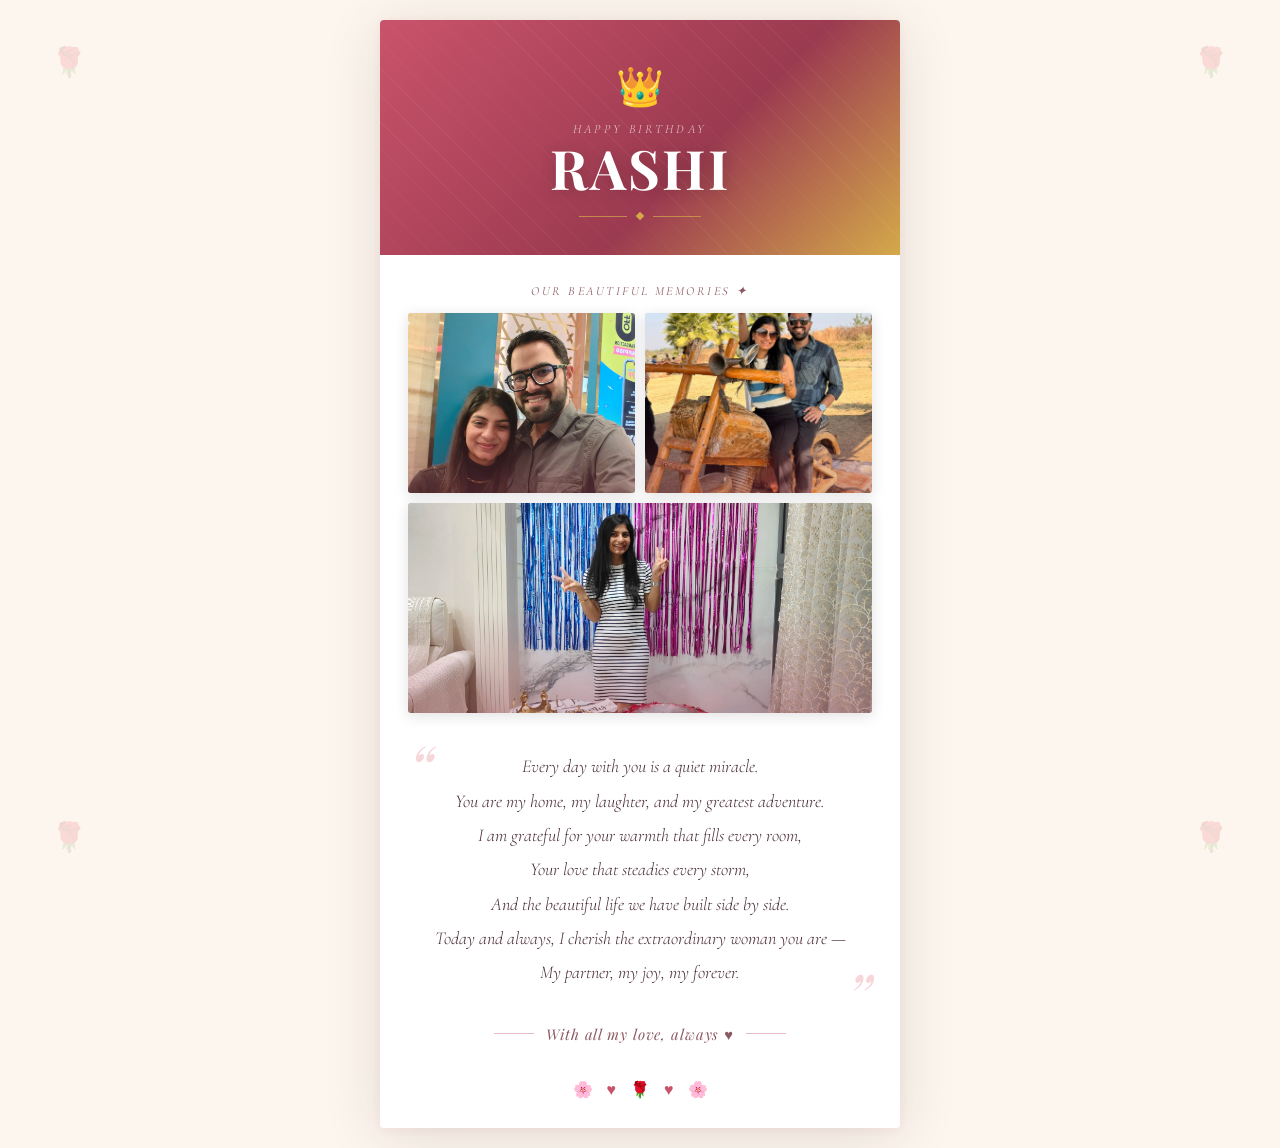
==== commit a406f0c8: "Updated artifacts" ====
--- a/index.html
+++ b/index.html
@@ -1,174 +1,223 @@
 <!DOCTYPE html>
-<html>
-  <head>
-    <title>Form2Sheet</title>
-	
-	<link href="https://fonts.googleapis.com/css?family=Montserrat:400,900|Open+Sans" rel="stylesheet">
-	<link rel="stylesheet" type="text/css" href="css/main.css">
-     <!--
-    <style>	
-      html, body {
-      min-height: 100%;
-      }
-      body, div, input, select, p { 
-      padding: 0;
-      outline: none;
-      font-family: Roboto, Arial, sans-serif;
-      
-      color: #222;
-      line-height: 22px;
-      }
-      h1 {
-      position: absolute;
-      margin: 0;
-      font-size: 36px;
-      color: #fff;
-      z-index: 2;
-      }
-      span.required {
-      color: red;
-      }
-      .testbox {
-      display: flex;
-      justify-content: center;
-      align-items: center;
-      height: inherit;
-      padding: 20px;
-      }
-      form {
-      width: 100%;
-      padding: 20px;
-      border-radius: 6px;
-      background: #fff;
-      box-shadow: 0 0 30px 0 #095484; 
-      }
-      .banner {
-      position: relative;
-      height: 180px;
-      background-image: url("/uploads/media/default/0001/01/9e07ce3a601795a5ac09a66a0c1fc8978e0ee51a.jpeg");  
-      background-size: cover;
-      display: flex;
-      justify-content: center;
-      align-items: center;
-      text-align: center;
-      }
-      .banner::after {
-      content: "";
-      background-color: rgba(0, 0, 0, 0.4); 
-      position: absolute;
-      width: 100%;
-      height: 100%;
-      }
-      p.top-info {
-      margin: 10px 0;
-      }
-      input, select {
-      margin-bottom: 10px;
-      border: 1px solid #ccc;
-      border-radius: 4px;
-      }
-      input {
-      width: calc(100% - 30px);
-      padding: 5px;
-      }
-      select {
-      width: 100%;
-      padding: 7px 0;
-      background: transparent;
-      }
-      .item:hover p, .question:hover p, .question label:hover, input:hover::placeholder {
-      color: #095484;
-      }
-      .item input:hover, .item select:hover {
-      border: 1px solid transparent;
-      box-shadow: 0 0 5px 0 #095484;
-      color: #095484;
-      }
-      .item {
-      position: relative;
-      margin: 10px 0;
-      }
-      .question input {
-      width: auto;
-      margin: 0;
-      border-radius: 50%;
-      }
-      .question input, .question span {
-      vertical-align: middle;
-      }
-      button {
-      width: 150px;
-      padding: 10px;
-      border: none;
-      border-radius: 5px; 
-      background: #095484;
-      font-size: 16px;
-      color: #fff;
-      cursor: pointer;
-      }
-      button:hover {
-      background: #0666a3;
-      }
-      @media (min-width: 568px) {
-      .name-item, .city-item {
-      display: flex;
-      flex-wrap: wrap;
-      justify-content: space-between;
-      }
-      .name-item input, .city-item input {
-      width: calc(50% - 20px);
-      }
-      .city-item select {
-      width: calc(50% - 8px);
-      }
-      }
-    </style>
-		-->
-		<script src="https://ajax.googleapis.com/ajax/libs/jquery/3.3.1/jquery.min.js"></script>
-		<script type="text/javascript" src="js/formtransfer.js"></script>
-	<!--======================Google Sheets API call===========================-->
-	<script async defer src="https://apis.google.com/js/api.js"
-      onload="this.onload=function(){};handleClientLoad()"
-      onreadystatechange="if (this.readyState === 'complete') this.onload()">
-	</script>
-	<!--=======================================================================-->
-  </head>
-  <body onload="handleSignInClick()">
-    <p class="big-title">Grocery Ordering Form</p>
-	<div id="container">
-		<p class="less-margin">NAME</p>
-		<div><input type="text" id="user_name"></div>
-		<p class="less-margin">CONTACT NUMBER</p>
-		<div><input type="number" pattern='[0-9]{10}' id="cno"></div>
-		<p class="less-margin">ITEM</p>
-		
-		<div>
-			<select id="grocery" onclick="updateGroceryPrice();">
-			</select>
-		</div>
-		
-		<p class="less-margin">QUANTITY</p>
-		<div><input type="number" pattern='[0-9]{10}' id="quantity"></div>
-		<p class="less-margin">PRICE</p>
-		<div><input type="number" pattern='[0-9]{10}' id="price"></div>
-		
-		<div style="display: table;">
-			<div style="display: table-row">
-			&nbsp;&nbsp;
-			<button style="display: table-cell;width: 45%;" id="buy" onClick="order_action(this.id)">BUY</button>
-			&nbsp; 
-			<button style="display: table-cell;width: 45%;" id="cancel" onClick="order_action(this.id)">CANCEL</button>
-			</div>
-		</div>
-	</div>
-	<div id="order-popup">
-		<div>NAME:<span id='pop_name'></span></div>
-		<div>BILL:<span id='pop_bill'></span></div>
-		<p id="order_book"></p>
-	</div>
-	<div id="notif">
-		<!-- Order status shown here-->
-	</div>
-	
-  </body>
-</html>+<html lang="en">
+<head>
+<meta charset="UTF-8">
+<meta name="viewport" content="width=device-width, initial-scale=1.0">
+<title>Happy Birthday Rashi</title>
+<link href="https://fonts.googleapis.com/css2?family=Playfair+Display:ital,wght@0,400;0,700;1,400&family=Cormorant+Garamond:ital,wght@0,300;0,400;1,300&display=swap" rel="stylesheet">
+<style>
+  *, *::before, *::after { margin: 0; padding: 0; box-sizing: border-box; }
+  :root {
+    --rose: #c9536a; --blush: #f7d6da; --gold: #d4a94a;
+    --cream: #fdf6ee; --deep: #2a1a1f; --soft: #8c5a63;
+  }
+  body {
+    background: var(--cream);
+    min-height: 100vh;
+    display: flex;
+    align-items: center;
+    justify-content: center;
+    font-family: 'Cormorant Garamond', serif;
+    overflow-x: hidden;
+    position: relative;
+    padding: 20px 0;
+  }
+  .petals-container { position: fixed; top:0; left:0; width:100%; height:100%; pointer-events:none; z-index:0; }
+  .petal {
+    position: absolute; top: -40px;
+    background: radial-gradient(ellipse at 40% 35%, #f7d6da, #e8a0b0);
+    border-radius: 60% 40% 60% 40% / 50% 60% 40% 50%;
+    opacity: 0; animation: fall linear infinite;
+  }
+  @keyframes fall {
+    0%   { opacity:0; transform:translateY(0) rotate(0deg) scale(0.8); }
+    10%  { opacity:0.85; }
+    90%  { opacity:0.6; }
+    100% { opacity:0; transform:translateY(110vh) rotate(420deg) scale(1.1); }
+  }
+  .card {
+    position: relative; z-index: 10;
+    width: min(520px, 92vw);
+    background: #fff;
+    border-radius: 4px;
+    box-shadow: 0 8px 60px rgba(42,26,31,0.12), 0 2px 12px rgba(201,83,106,0.08);
+    overflow: hidden;
+    animation: rise 1.1s cubic-bezier(0.22,1,0.36,1) forwards;
+    opacity: 0; transform: translateY(30px);
+  }
+  @keyframes rise { to { opacity:1; transform:translateY(0); } }
+  .header {
+    background: linear-gradient(135deg, #c9536a 0%, #9b3a50 60%, #d4a94a 100%);
+    padding: 44px 36px 36px; text-align: center; position: relative; overflow: hidden;
+  }
+  .header::before {
+    content:''; position:absolute; inset:0;
+    background: repeating-linear-gradient(45deg, transparent, transparent 18px, rgba(255,255,255,0.04) 18px, rgba(255,255,255,0.04) 19px);
+  }
+  .crown { font-size:2.4rem; display:block; animation: sway 3s ease-in-out infinite; }
+  @keyframes sway { 0%,100%{transform:rotate(-6deg) scale(1);} 50%{transform:rotate(6deg) scale(1.1);} }
+  .hb-label {
+    font-family:'Cormorant Garamond',serif; font-weight:300; font-style:italic;
+    letter-spacing:0.25em; color:rgba(255,255,255,0.75); font-size:0.78rem;
+    text-transform:uppercase; margin:10px 0 4px;
+  }
+  .name {
+    font-family:'Playfair Display',serif; font-size:clamp(2.4rem,7vw,3.4rem);
+    color:#fff; letter-spacing:0.04em; line-height:1;
+    text-shadow:0 2px 16px rgba(0,0,0,0.2); animation:shimmer 4s ease-in-out infinite;
+  }
+  @keyframes shimmer {
+    0%,100%{text-shadow:0 2px 16px rgba(0,0,0,0.2),0 0 0px #d4a94a;}
+    50%{text-shadow:0 2px 24px rgba(0,0,0,0.25),0 0 30px rgba(212,169,74,0.45);}
+  }
+  .divider-gold { display:flex; align-items:center; gap:10px; margin:18px auto 0; width:fit-content; }
+  .line-g { width:48px; height:1px; background:rgba(212,169,74,0.7); }
+  .diamond { width:6px; height:6px; background:#d4a94a; transform:rotate(45deg); }
+
+  /* Photo gallery */
+  .gallery {
+    padding: 28px 28px 8px;
+    display: grid;
+    grid-template-columns: 1fr 1fr;
+    grid-template-rows: auto auto;
+    gap: 10px;
+  }
+  .gallery-title {
+    grid-column: 1 / -1;
+    text-align: center;
+    font-family: 'Cormorant Garamond', serif;
+    font-style: italic;
+    font-size: 0.78rem;
+    letter-spacing: 0.2em;
+    text-transform: uppercase;
+    color: var(--soft);
+    margin-bottom: 4px;
+  }
+  .photo-wrap {
+    position: relative;
+    overflow: hidden;
+    border-radius: 3px;
+    box-shadow: 0 3px 14px rgba(42,26,31,0.13);
+    background: var(--blush);
+    opacity: 0;
+    animation: photoIn 0.7s ease forwards;
+  }
+  .photo-wrap:nth-child(2) { animation-delay: 0.2s; }
+  .photo-wrap:nth-child(3) { animation-delay: 0.35s; }
+  .photo-wrap:nth-child(4) { grid-column: 1 / -1; animation-delay: 0.5s; }
+  @keyframes photoIn {
+    from { opacity:0; transform:scale(0.95) translateY(10px); }
+    to   { opacity:1; transform:scale(1) translateY(0); }
+  }
+  .photo-wrap img {
+    width: 100%; height: 180px; object-fit: cover; display: block;
+    transition: transform 0.5s ease;
+  }
+  .photo-wrap:nth-child(4) img { height: 210px; }
+  .photo-wrap:hover img { transform: scale(1.04); }
+  .photo-overlay {
+    position: absolute; inset:0;
+    background: linear-gradient(to top, rgba(155,58,80,0.35) 0%, transparent 50%);
+    pointer-events: none;
+  }
+
+  /* Body */
+  .body { padding: 28px 40px 36px; text-align: center; }
+  .message {
+    font-family:'Cormorant Garamond',serif; font-size:1.13rem; font-weight:300;
+    line-height:1.9; color:#4a2e35; font-style:italic; position:relative;
+  }
+  .message::before,.message::after {
+    font-family:'Playfair Display',serif; font-size:4rem; color:var(--blush);
+    position:absolute; line-height:1;
+  }
+  .message::before { content:'\201C'; top:-14px; left:-12px; }
+  .message::after  { content:'\201D'; bottom:-36px; right:-12px; }
+  .sig-line { margin:34px auto 0; display:flex; align-items:center; gap:12px; justify-content:center; }
+  .sig-hr { width:40px; height:1px; background:var(--rose); opacity:0.4; }
+  .sig { font-family:'Playfair Display',serif; font-style:italic; font-size:0.92rem; color:var(--soft); letter-spacing:0.06em; }
+  .hearts-row { display:flex; justify-content:center; gap:14px; padding:0 0 28px; }
+  .heart { color:var(--rose); font-size:1rem; opacity:0; animation:heartPop 0.5s ease forwards; }
+  @keyframes heartPop {
+    0%{opacity:0;transform:scale(0) rotate(-20deg);}
+    70%{transform:scale(1.3) rotate(5deg);}
+    100%{opacity:1;transform:scale(1) rotate(0deg);}
+  }
+  .deco { position:fixed; font-size:1.8rem; opacity:0.12; pointer-events:none; z-index:1; }
+</style>
+</head>
+<body>
+<div class="petals-container" id="petals"></div>
+<div class="deco" style="top:5%;left:4%">🌹</div>
+<div class="deco" style="top:5%;right:4%">🌹</div>
+<div class="deco" style="bottom:5%;left:4%">🌹</div>
+<div class="deco" style="bottom:5%;right:4%">🌹</div>
+
+<div class="card">
+  <div class="header">
+    <span class="crown">👑</span>
+    <p class="hb-label">Happy Birthday</p>
+    <h1 class="name">RASHI</h1>
+    <div class="divider-gold">
+      <span class="line-g"></span><span class="diamond"></span><span class="line-g"></span>
+    </div>
+  </div>
+
+  <div class="gallery">
+    <p class="gallery-title">Our Beautiful Memories ✦</p>
+    <div class="photo-wrap">
+      <img src="[data-uri]